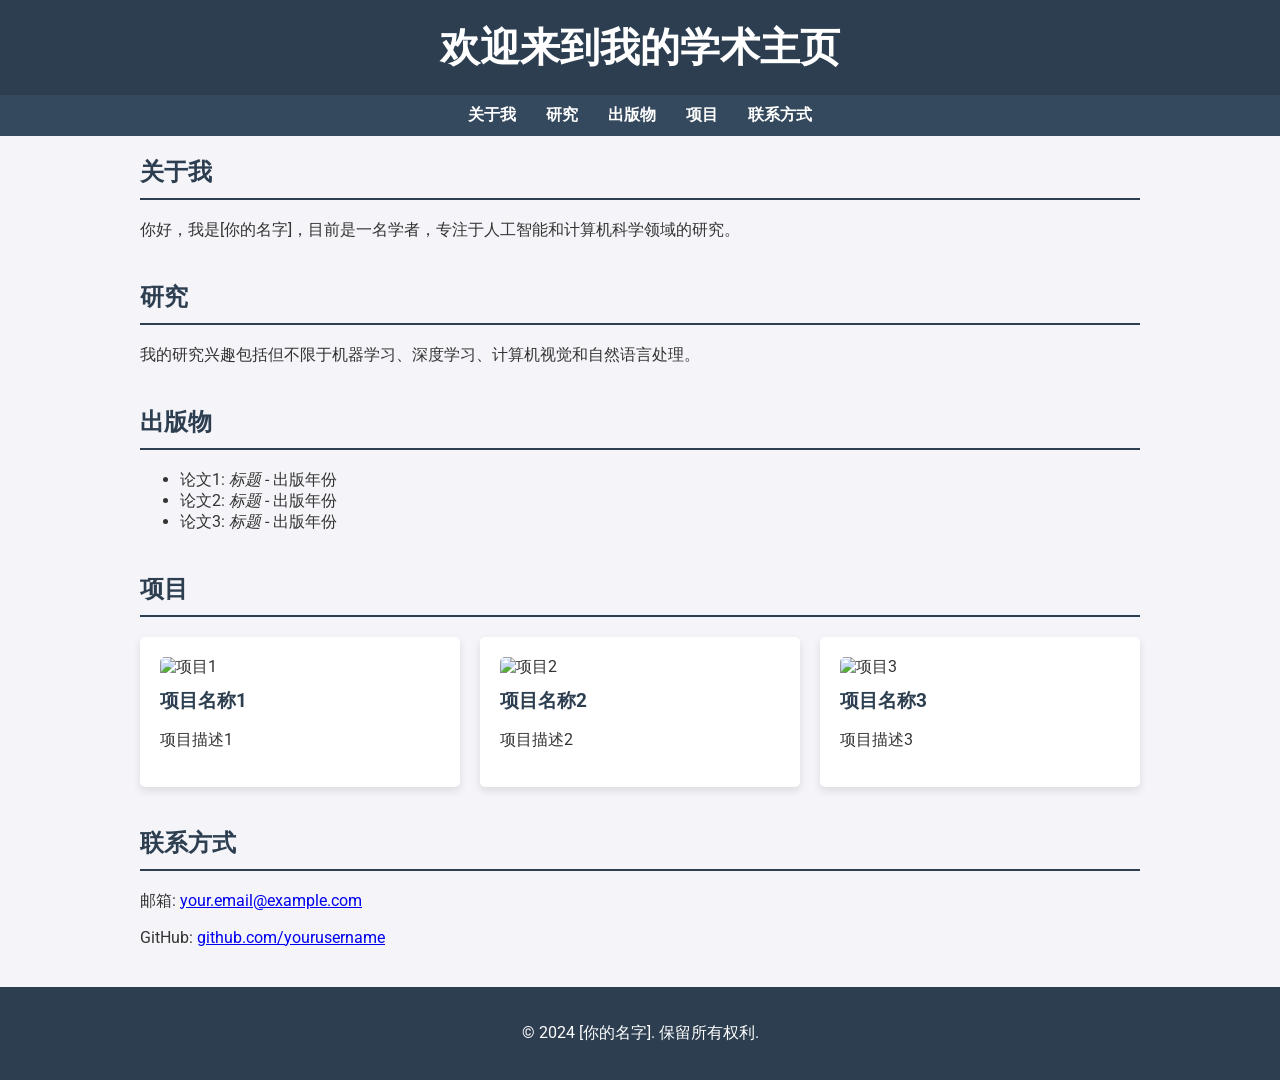
==== index.html @ b96687a3 "Add files via upload" ====
<!DOCTYPE html>
<html lang="zh-CN">
<head>
    <meta charset="UTF-8">
    <meta name="viewport" content="width=device-width, initial-scale=1.0">
    <title>学术主页</title>
    <link href="https://fonts.googleapis.com/css2?family=Roboto:wght@300;400;700&display=swap" rel="stylesheet">
    <style>
        body {
            font-family: 'Roboto', sans-serif;
            margin: 0;
            padding: 0;
            background-color: #f4f4f9;
            color: #333;
        }
        .header {
            background-color: #2c3e50;
            color: white;
            padding: 20px 0;
            text-align: center;
        }
        .header h1 {
            margin: 0;
            font-size: 2.5em;
        }
        .nav {
            display: flex;
            justify-content: center;
            background-color: #34495e;
            padding: 10px;
        }
        .nav a {
            color: white;
            text-decoration: none;
            padding: 0 15px;
            font-weight: 700;
        }
        .nav a:hover {
            text-decoration: underline;
        }
        .container {
            max-width: 1000px;
            margin: 20px auto;
            padding: 0 20px;
        }
        .section {
            margin-bottom: 40px;
        }
        .section h2 {
            border-bottom: 2px solid #2c3e50;
            padding-bottom: 10px;
            color: #2c3e50;
        }
        .footer {
            background-color: #2c3e50;
            color: white;
            text-align: center;
            padding: 20px 0;
            position: relative;
            bottom: 0;
            width: 100%;
        }
        .grid {
            display: grid;
            grid-template-columns: repeat(auto-fill, minmax(300px, 1fr));
            gap: 20px;
        }
        .card {
            background: white;
            border-radius: 5px;
            box-shadow: 0 4px 8px rgba(0, 0, 0, 0.1);
            padding: 20px;
        }
        .card img {
            max-width: 100%;
            border-radius: 5px 5px 0 0;
        }
        .card h3 {
            margin: 10px 0;
            color: #2c3e50;
        }
    </style>
</head>
<body>
    <div class="header">
        <h1>欢迎来到我的学术主页</h1>
    </div>
    <div class="nav">
        <a href="#about">关于我</a>
        <a href="#research">研究</a>
        <a href="#publications">出版物</a>
        <a href="#projects">项目</a>
        <a href="#contact">联系方式</a>
    </div>
    <div class="container">
        <div id="about" class="section">
            <h2>关于我</h2>
            <p>你好，我是[你的名字]，目前是一名学者，专注于人工智能和计算机科学领域的研究。</p>
        </div>
        <div id="research" class="section">
            <h2>研究</h2>
            <p>我的研究兴趣包括但不限于机器学习、深度学习、计算机视觉和自然语言处理。</p>
        </div>
        <div id="publications" class="section">
            <h2>出版物</h2>
            <ul>
                <li>论文1: <i>标题</i> - 出版年份</li>
                <li>论文2: <i>标题</i> - 出版年份</li>
                <li>论文3: <i>标题</i> - 出版年份</li>
            </ul>
        </div>
        <div id="projects" class="section">
            <h2>项目</h2>
            <div class="grid">
                <div class="card">
                    <img src="project1.jpg" alt="项目1">
                    <h3>项目名称1</h3>
                    <p>项目描述1</p>
                </div>
                <div class="card">
                    <img src="project2.jpg" alt="项目2">
                    <h3>项目名称2</h3>
                    <p>项目描述2</p>
                </div>
                <div class="card">
                    <img src="project3.jpg" alt="项目3">
                    <h3>项目名称3</h3>
                    <p>项目描述3</p>
                </div>
            </div>
        </div>
        <div id="contact" class="section">
            <h2>联系方式</h2>
            <p>邮箱: <a href="mailto:your.email@example.com">your.email@example.com</a></p>
            <p>GitHub: <a href="https://github.com/yourusername" target="_blank">github.com/yourusername</a></p>
        </div>
    </div>
    <div class="footer">
        <p>&copy; 2024 [你的名字]. 保留所有权利.</p>
    </div>
</body>
</html>
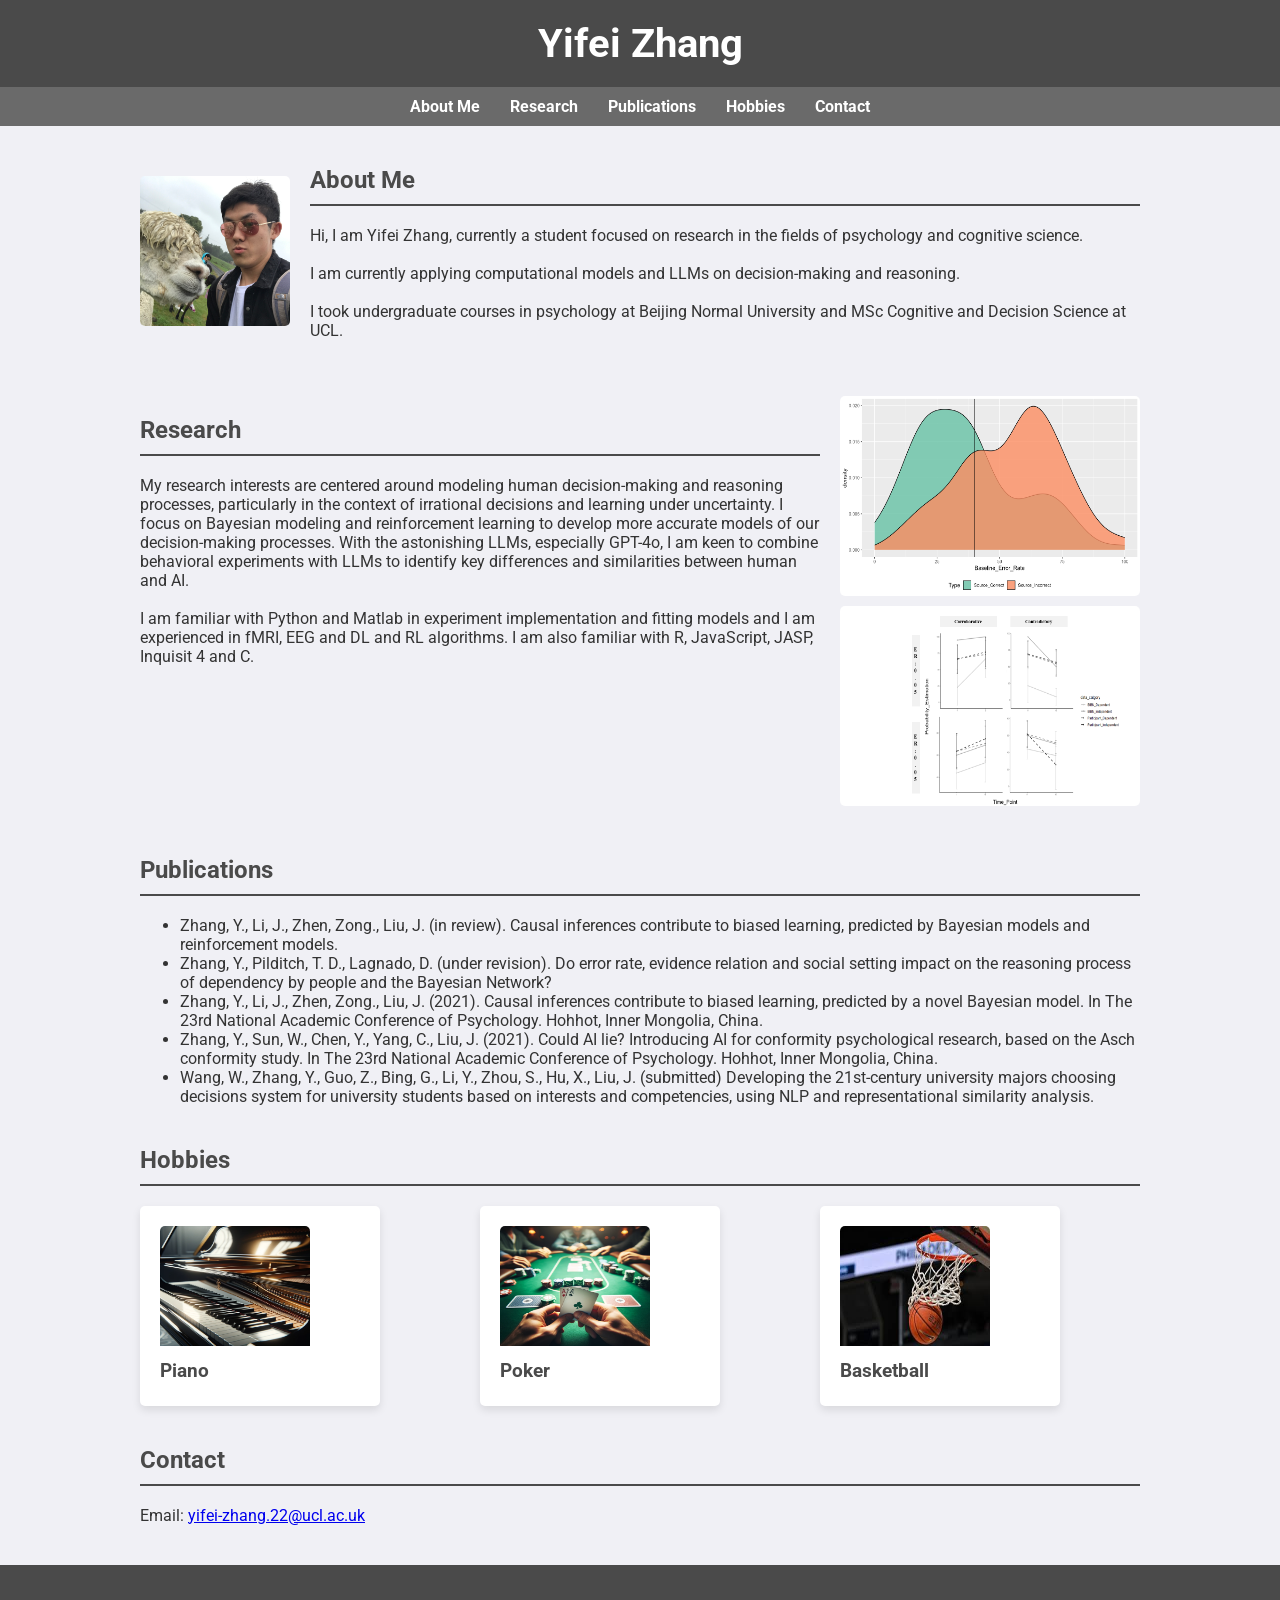
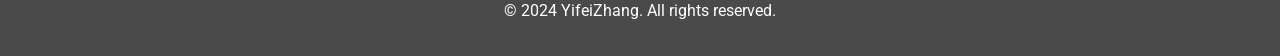
==== commit 3410166a: "Add files via upload" ====
--- a/index.html
+++ b/index.html
@@ -1,20 +1,20 @@
 <!DOCTYPE html>
-<html lang="zh-CN">
+<html lang="en">
 <head>
     <meta charset="UTF-8">
     <meta name="viewport" content="width=device-width, initial-scale=1.0">
-    <title>学术主页</title>
+    <title>Academic Homepage</title>
     <link href="https://fonts.googleapis.com/css2?family=Roboto:wght@300;400;700&display=swap" rel="stylesheet">
     <style>
         body {
             font-family: 'Roboto', sans-serif;
             margin: 0;
             padding: 0;
-            background-color: #f4f4f9;
+            background-color: #f0f0f5;
             color: #333;
         }
         .header {
-            background-color: #2c3e50;
+            background-color: #4a4a4a;
             color: white;
             padding: 20px 0;
             text-align: center;
@@ -26,7 +26,7 @@
         .nav {
             display: flex;
             justify-content: center;
-            background-color: #34495e;
+            background-color: #6a6a6a;
             padding: 10px;
         }
         .nav a {
@@ -47,18 +47,43 @@
             margin-bottom: 40px;
         }
         .section h2 {
-            border-bottom: 2px solid #2c3e50;
+            border-bottom: 2px solid #4a4a4a;
             padding-bottom: 10px;
-            color: #2c3e50;
+            color: #4a4a4a;
         }
         .footer {
-            background-color: #2c3e50;
+            background-color: #4a4a4a;
             color: white;
             text-align: center;
             padding: 20px 0;
             position: relative;
             bottom: 0;
             width: 100%;
+        }
+        .about-container {
+            display: flex;
+            align-items: center;
+        }
+        .about-container img {
+            max-width: 150px;
+            margin-right: 20px;
+            border-radius: 5px;
+        }
+        .research-container {
+            display: flex;
+        }
+        .research-container .text {
+            flex: 1;
+            margin-right: 20px;
+        }
+        .research-images {
+            display: flex;
+            flex-direction: column;
+        }
+        .research-images img {
+            max-width: 100%;
+            margin-bottom: 10px;
+            border-radius: 5px;
         }
         .grid {
             display: grid;
@@ -77,66 +102,73 @@
         }
         .card h3 {
             margin: 10px 0;
-            color: #2c3e50;
+            color: #4a4a4a;
         }
     </style>
 </head>
 <body>
     <div class="header">
-        <h1>欢迎来到我的学术主页</h1>
+        <h1>Yifei Zhang</h1>
     </div>
     <div class="nav">
-        <a href="#about">关于我</a>
-        <a href="#research">研究</a>
-        <a href="#publications">出版物</a>
-        <a href="#projects">项目</a>
-        <a href="#contact">联系方式</a>
+        <a href="#about">About Me</a>
+        <a href="#research">Research</a>
+        <a href="#publications">Publications</a>
+        <a href="#Hobbies">Hobbies</a>
+        <a href="#contact">Contact</a>
     </div>
     <div class="container">
-        <div id="about" class="section">
-            <h2>关于我</h2>
-            <p>你好，我是[你的名字]，目前是一名学者，专注于人工智能和计算机科学领域的研究。</p>
+        <div id="about" class="section about-container">
+            <img src="selfie.jpg" alt="My Photo">
+            <div>
+                <h2>About Me</h2>
+                <p>Hi, I am Yifei Zhang, currently a student focused on research in the fields of psychology and cognitive science. <br><br>I am currently applying computational models and LLMs on decision-making and reasoning.<br><br>I took undergraduate courses in psychology at Beijing Normal University and MSc Cognitive and Decision Science at UCL. </p>
+            </div>
         </div>
-        <div id="research" class="section">
-            <h2>研究</h2>
-            <p>我的研究兴趣包括但不限于机器学习、深度学习、计算机视觉和自然语言处理。</p>
+        <div id="research" class="section research-container">
+            <div class="text">
+                <h2>Research</h2>
+                <p>My research interests are centered around modeling human decision-making and reasoning processes, particularly in the context of irrational decisions and learning under uncertainty. I focus on Bayesian modeling and reinforcement learning to develop more accurate models of our decision-making processes. With the astonishing LLMs, especially GPT-4o, I am keen to combine behavioral experiments with LLMs to identify key differences and similarities between human and AI.<br><br> I am familiar with Python and Matlab in experiment implementation and fitting models and I am experienced in fMRI, EEG and DL and RL algorithms. I am also familiar with R, JavaScript, JASP, Inquisit 4 and C.</p>				
+            </div>
+            <div class="research-images">
+                <img src="research_image1.png" style="width: 300px; height: 200px;" alt="Distribution Fitting in Previous Research">
+                <img src="research_image2.png" style="width: 300px; height: 200px;" alt="Model Fitting in Previous Research">
+            </div>
         </div>
         <div id="publications" class="section">
-            <h2>出版物</h2>
+            <h2>Publications</h2>
             <ul>
-                <li>论文1: <i>标题</i> - 出版年份</li>
-                <li>论文2: <i>标题</i> - 出版年份</li>
-                <li>论文3: <i>标题</i> - 出版年份</li>
+                <li>Zhang, Y., Li, J., Zhen, Zong., Liu, J. (in review). Causal inferences contribute to biased learning, predicted by Bayesian models and reinforcement models.</li>
+                <li>Zhang, Y., Pilditch, T. D., Lagnado, D. (under revision). Do error rate, evidence relation and social setting impact on the reasoning process of dependency by people and the Bayesian Network?</li>
+                <li>Zhang, Y., Li, J., Zhen, Zong., Liu, J. (2021). Causal inferences contribute to biased learning, predicted by a novel Bayesian model. In The 23rd National Academic Conference of Psychology. Hohhot, Inner Mongolia, China.</li>
+				<li>Zhang, Y., Sun, W., Chen, Y., Yang, C., Liu, J. (2021). Could AI lie? Introducing AI for conformity psychological research, based on the Asch conformity study. In The 23rd National Academic Conference of Psychology. Hohhot, Inner Mongolia, China.</li>
+				<li>Wang, W., Zhang, Y., Guo, Z., Bing, G., Li, Y., Zhou, S., Hu, X., Liu, J. (submitted) Developing the 21st-century university majors choosing decisions system for university students based on interests and competencies, using NLP and representational similarity analysis.</li>
             </ul>
         </div>
-        <div id="projects" class="section">
-            <h2>项目</h2>
+        <div id="Hobbies" class="section">
+            <h2>Hobbies</h2>
             <div class="grid">
-                <div class="card">
-                    <img src="project1.jpg" alt="项目1">
-                    <h3>项目名称1</h3>
-                    <p>项目描述1</p>
+                <div class="card" style="width: 200px; height: 160px;">
+                    <img src="piano.webp" style="width: 150px; height: 120px;" alt="Interest 1">
+                    <h3>Piano</h3>
                 </div>
-                <div class="card">
-                    <img src="project2.jpg" alt="项目2">
-                    <h3>项目名称2</h3>
-                    <p>项目描述2</p>
+                <div class="card" style="width: 200px; height: 160px;">
+                    <img src="poker.webp" style="width: 150px; height: 120px;" alt="Interest 2">
+                    <h3>Poker</h3>
                 </div>
-                <div class="card">
-                    <img src="project3.jpg" alt="项目3">
-                    <h3>项目名称3</h3>
-                    <p>项目描述3</p>
+                <div class="card" style="width: 200px; height: 160px;">
+                    <img src="basketball.jfif" style="width: 150px; height: 120px;" alt="Interest 3">
+                    <h3>Basketball</h3>
                 </div>
             </div>
         </div>
         <div id="contact" class="section">
-            <h2>联系方式</h2>
-            <p>邮箱: <a href="mailto:your.email@example.com">your.email@example.com</a></p>
-            <p>GitHub: <a href="https://github.com/yourusername" target="_blank">github.com/yourusername</a></p>
+            <h2>Contact</h2>
+            <p>Email: <a href="mailto:yifei-zhang.22@ucl.ac.uk">yifei-zhang.22@ucl.ac.uk</a></p>
         </div>
     </div>
     <div class="footer">
-        <p>&copy; 2024 [你的名字]. 保留所有权利.</p>
+        <p>&copy; 2024 YifeiZhang. All rights reserved.</p>
     </div>
 </body>
-</html>+</html>
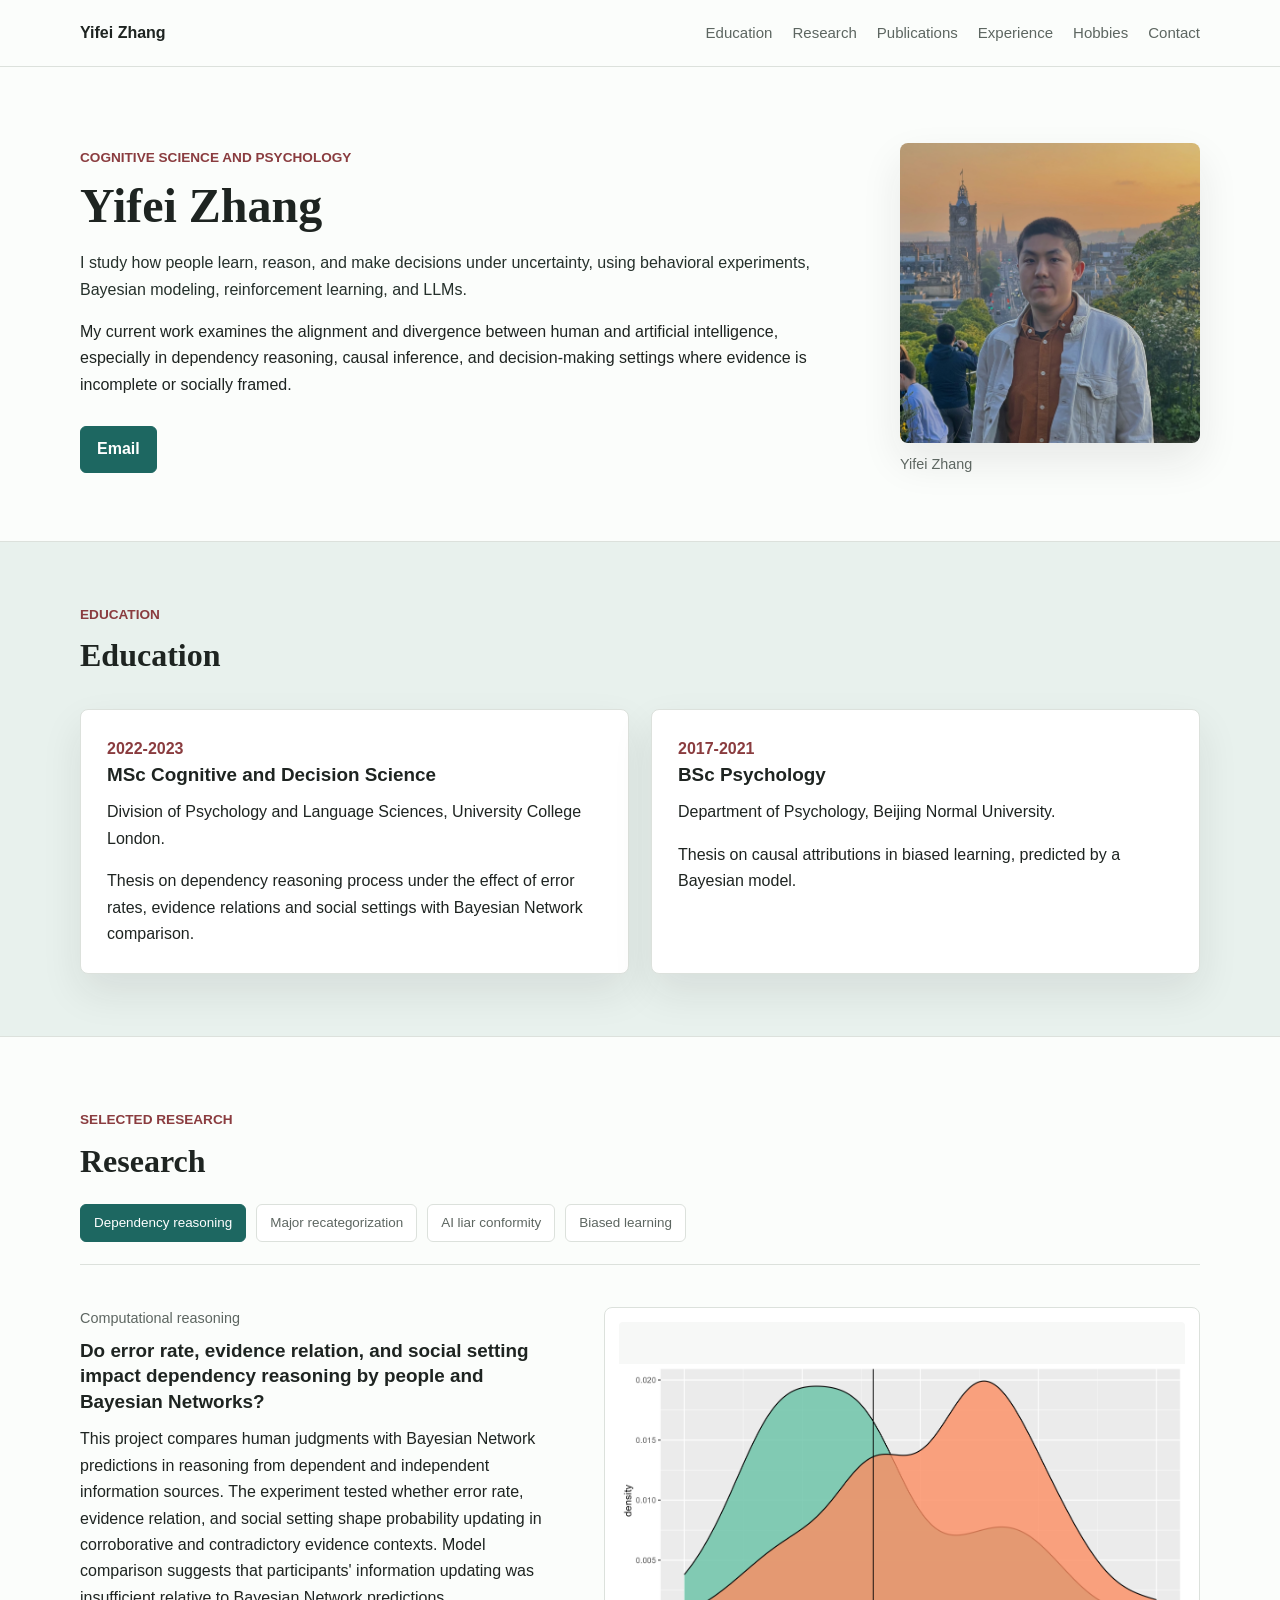
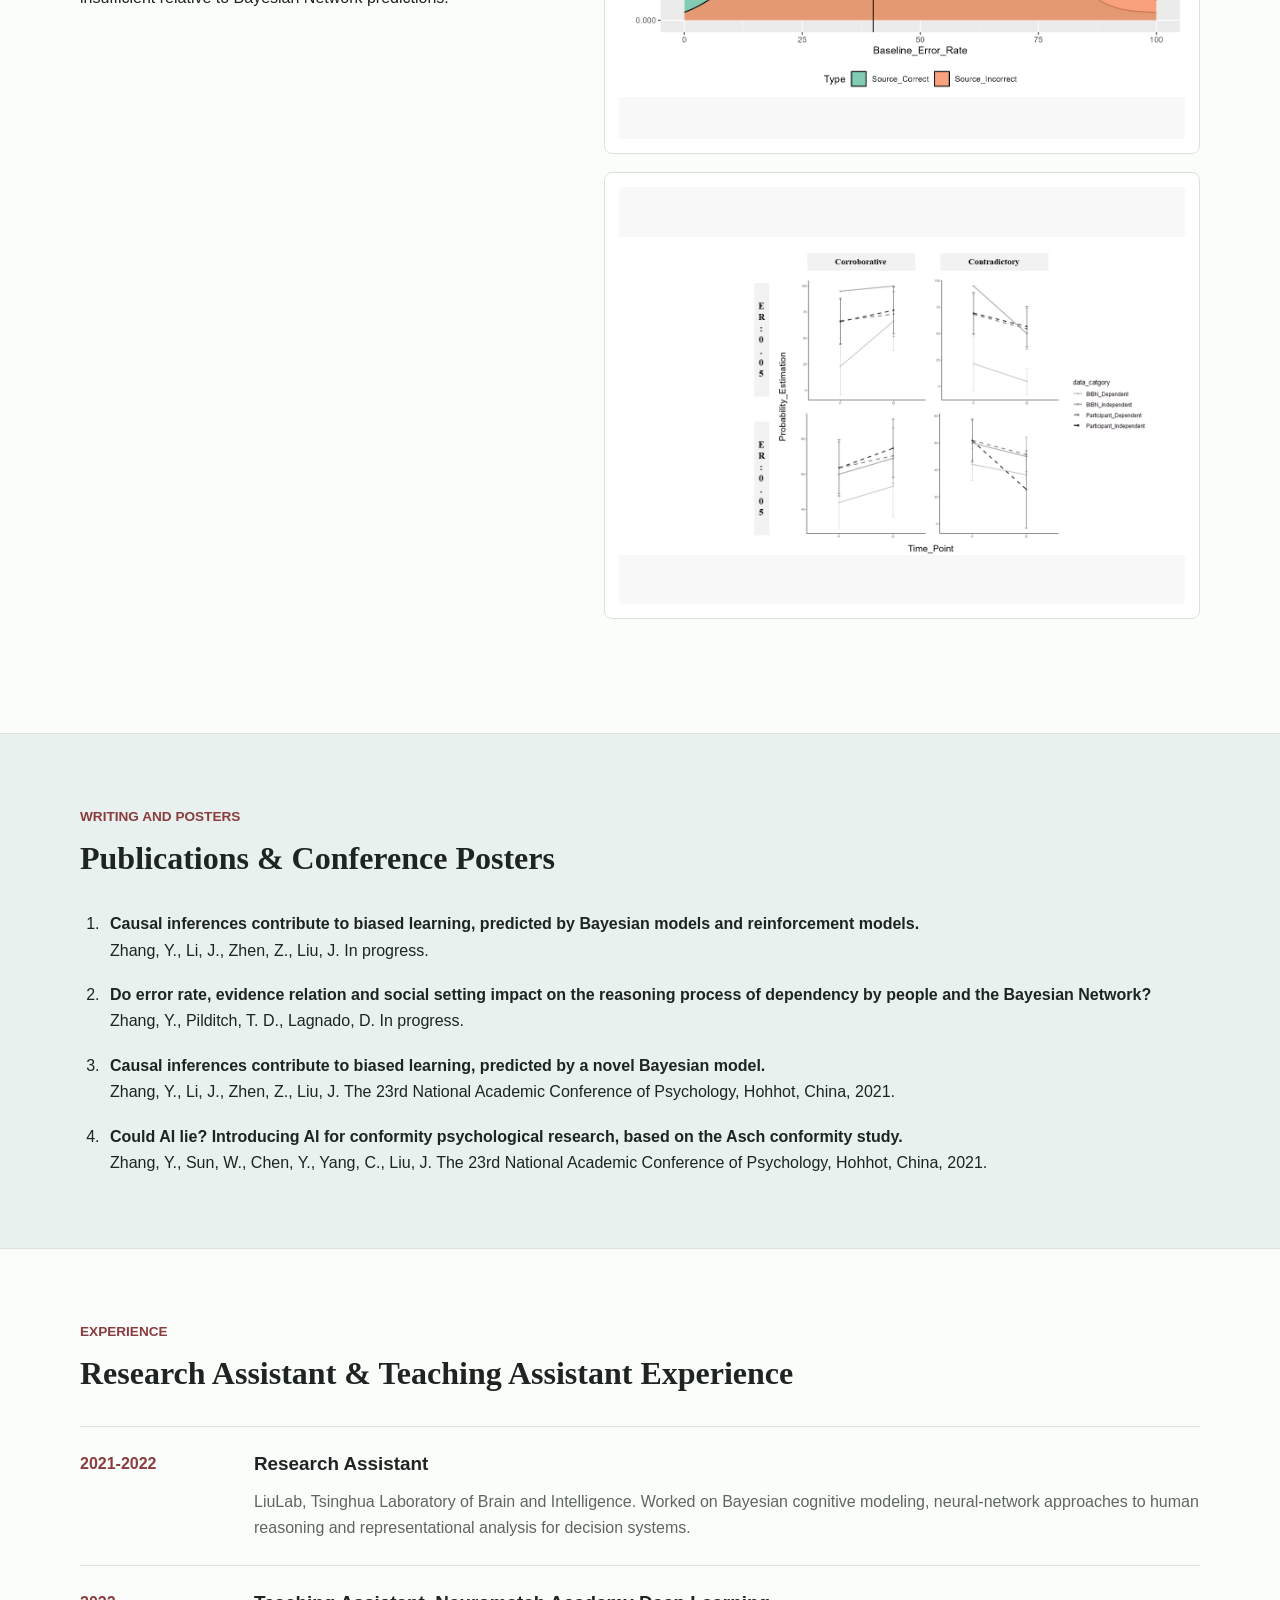
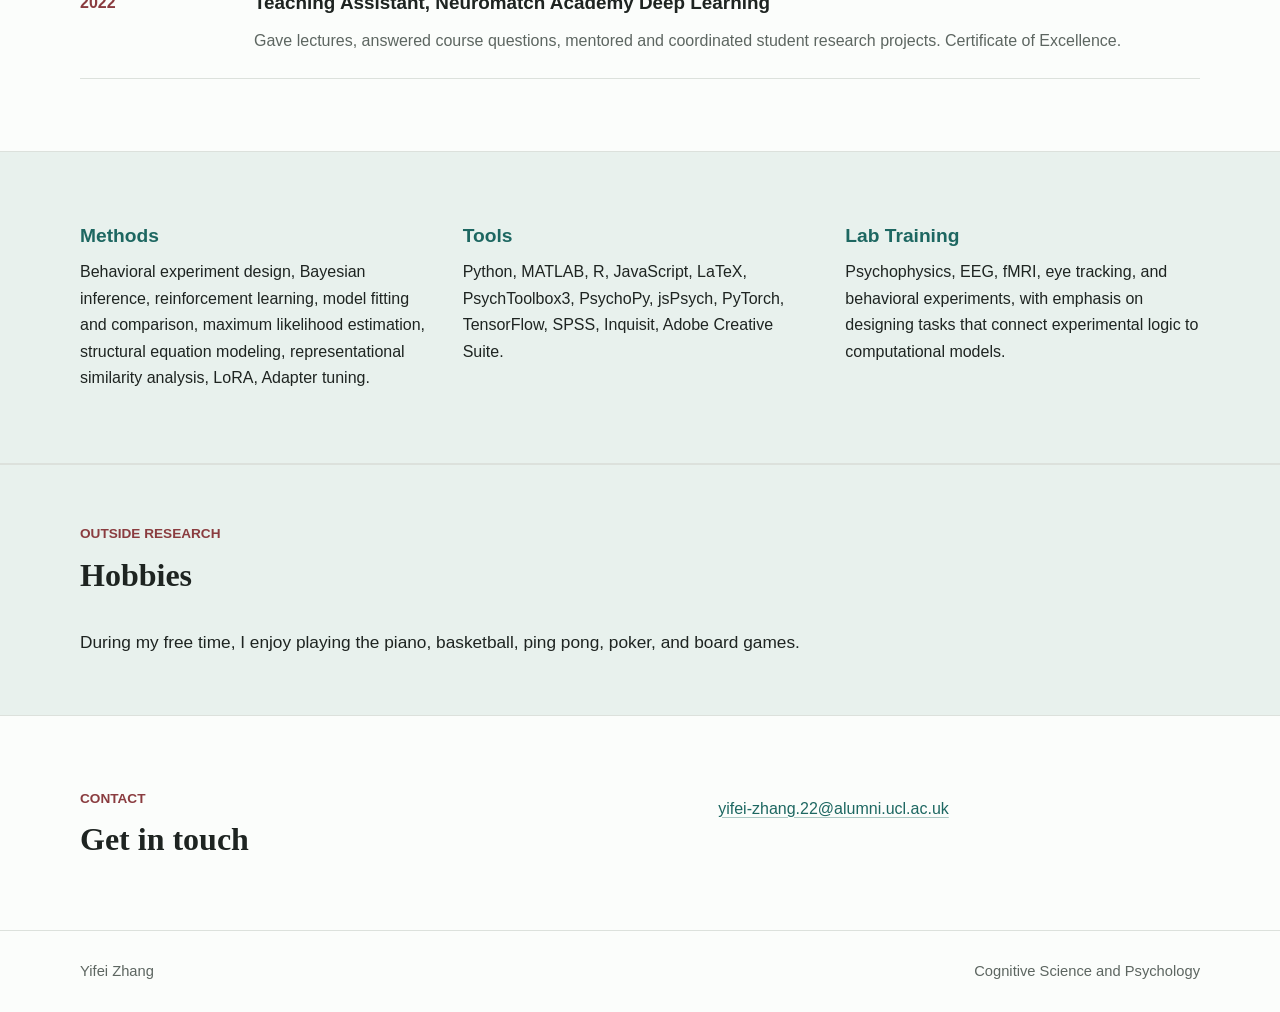
==== commit 26776e46: "Add files via upload" ====
--- a/index.html
+++ b/index.html
@@ -1,174 +1,343 @@
-<!DOCTYPE html>
-<html lang="en">
-<head>
-    <meta charset="UTF-8">
-    <meta name="viewport" content="width=device-width, initial-scale=1.0">
-    <title>Academic Homepage</title>
-    <link href="https://fonts.googleapis.com/css2?family=Roboto:wght@300;400;700&display=swap" rel="stylesheet">
-    <style>
-        body {
-            font-family: 'Roboto', sans-serif;
-            margin: 0;
-            padding: 0;
-            background-color: #f0f0f5;
-            color: #333;
-        }
-        .header {
-            background-color: #4a4a4a;
-            color: white;
-            padding: 20px 0;
-            text-align: center;
-        }
-        .header h1 {
-            margin: 0;
-            font-size: 2.5em;
-        }
-        .nav {
-            display: flex;
-            justify-content: center;
-            background-color: #6a6a6a;
-            padding: 10px;
-        }
-        .nav a {
-            color: white;
-            text-decoration: none;
-            padding: 0 15px;
-            font-weight: 700;
-        }
-        .nav a:hover {
-            text-decoration: underline;
-        }
-        .container {
-            max-width: 1000px;
-            margin: 20px auto;
-            padding: 0 20px;
-        }
-        .section {
-            margin-bottom: 40px;
-        }
-        .section h2 {
-            border-bottom: 2px solid #4a4a4a;
-            padding-bottom: 10px;
-            color: #4a4a4a;
-        }
-        .footer {
-            background-color: #4a4a4a;
-            color: white;
-            text-align: center;
-            padding: 20px 0;
-            position: relative;
-            bottom: 0;
-            width: 100%;
-        }
-        .about-container {
-            display: flex;
-            align-items: center;
-        }
-        .about-container img {
-            max-width: 150px;
-            margin-right: 20px;
-            border-radius: 5px;
-        }
-        .research-container {
-            display: flex;
-        }
-        .research-container .text {
-            flex: 1;
-            margin-right: 20px;
-        }
-        .research-images {
-            display: flex;
-            flex-direction: column;
-        }
-        .research-images img {
-            max-width: 100%;
-            margin-bottom: 10px;
-            border-radius: 5px;
-        }
-        .grid {
-            display: grid;
-            grid-template-columns: repeat(auto-fill, minmax(300px, 1fr));
-            gap: 20px;
-        }
-        .card {
-            background: white;
-            border-radius: 5px;
-            box-shadow: 0 4px 8px rgba(0, 0, 0, 0.1);
-            padding: 20px;
-        }
-        .card img {
-            max-width: 100%;
-            border-radius: 5px 5px 0 0;
-        }
-        .card h3 {
-            margin: 10px 0;
-            color: #4a4a4a;
-        }
-    </style>
-</head>
-<body>
-    <div class="header">
-        <h1>Yifei Zhang</h1>
-    </div>
-    <div class="nav">
-        <a href="#about">About Me</a>
-        <a href="#research">Research</a>
-        <a href="#publications">Publications</a>
-        <a href="#Hobbies">Hobbies</a>
-        <a href="#contact">Contact</a>
-    </div>
-    <div class="container">
-        <div id="about" class="section about-container">
-            <img src="selfie.jpg" alt="My Photo">
-            <div>
-                <h2>About Me</h2>
-                <p>Hi, I am Yifei Zhang, currently a student focused on research in the fields of psychology and cognitive science. <br><br>I am currently applying computational models and LLMs on decision-making and reasoning.<br><br>I took undergraduate courses in psychology at Beijing Normal University and MSc Cognitive and Decision Science at UCL. </p>
-            </div>
-        </div>
-        <div id="research" class="section research-container">
-            <div class="text">
-                <h2>Research</h2>
-                <p>My research interests are centered around modeling human decision-making and reasoning processes, particularly in the context of irrational decisions and learning under uncertainty. I focus on Bayesian modeling and reinforcement learning to develop more accurate models of our decision-making processes. With the astonishing LLMs, especially GPT-4o, I am keen to combine behavioral experiments with LLMs to identify key differences and similarities between human and AI.<br><br> I am familiar with Python and Matlab in experiment implementation and fitting models and I am experienced in fMRI, EEG and DL and RL algorithms. I am also familiar with R, JavaScript, JASP, Inquisit 4 and C.</p>				
-            </div>
-            <div class="research-images">
-                <img src="research_image1.png" style="width: 300px; height: 200px;" alt="Distribution Fitting in Previous Research">
-                <img src="research_image2.png" style="width: 300px; height: 200px;" alt="Model Fitting in Previous Research">
-            </div>
-        </div>
-        <div id="publications" class="section">
-            <h2>Publications</h2>
-            <ul>
-                <li>Zhang, Y., Li, J., Zhen, Zong., Liu, J. (in review). Causal inferences contribute to biased learning, predicted by Bayesian models and reinforcement models.</li>
-                <li>Zhang, Y., Pilditch, T. D., Lagnado, D. (under revision). Do error rate, evidence relation and social setting impact on the reasoning process of dependency by people and the Bayesian Network?</li>
-                <li>Zhang, Y., Li, J., Zhen, Zong., Liu, J. (2021). Causal inferences contribute to biased learning, predicted by a novel Bayesian model. In The 23rd National Academic Conference of Psychology. Hohhot, Inner Mongolia, China.</li>
-				<li>Zhang, Y., Sun, W., Chen, Y., Yang, C., Liu, J. (2021). Could AI lie? Introducing AI for conformity psychological research, based on the Asch conformity study. In The 23rd National Academic Conference of Psychology. Hohhot, Inner Mongolia, China.</li>
-				<li>Wang, W., Zhang, Y., Guo, Z., Bing, G., Li, Y., Zhou, S., Hu, X., Liu, J. (submitted) Developing the 21st-century university majors choosing decisions system for university students based on interests and competencies, using NLP and representational similarity analysis.</li>
-            </ul>
-        </div>
-        <div id="Hobbies" class="section">
-            <h2>Hobbies</h2>
-            <div class="grid">
-                <div class="card" style="width: 200px; height: 160px;">
-                    <img src="piano.webp" style="width: 150px; height: 120px;" alt="Interest 1">
-                    <h3>Piano</h3>
-                </div>
-                <div class="card" style="width: 200px; height: 160px;">
-                    <img src="poker.webp" style="width: 150px; height: 120px;" alt="Interest 2">
-                    <h3>Poker</h3>
-                </div>
-                <div class="card" style="width: 200px; height: 160px;">
-                    <img src="basketball.jfif" style="width: 150px; height: 120px;" alt="Interest 3">
-                    <h3>Basketball</h3>
-                </div>
-            </div>
-        </div>
-        <div id="contact" class="section">
-            <h2>Contact</h2>
-            <p>Email: <a href="mailto:yifei-zhang.22@ucl.ac.uk">yifei-zhang.22@ucl.ac.uk</a></p>
-        </div>
-    </div>
-    <div class="footer">
-        <p>&copy; 2024 YifeiZhang. All rights reserved.</p>
-    </div>
-</body>
-</html>
+<!doctype html>
+<html lang="en">
+  <head>
+    <meta charset="utf-8">
+    <meta name="viewport" content="width=device-width, initial-scale=1">
+    <title>Yifei Zhang | Cognitive Science and Psychology</title>
+    <meta
+      name="description"
+      content="Academic homepage of Yifei Zhang, focused on computational models of human learning, reasoning, and decision-making."
+    >
+    <link rel="stylesheet" href="styles.css">
+  </head>
+  <body>
+    <header class="site-header">
+      <div class="wrap header-inner">
+        <a class="site-name" href="#top">Yifei Zhang</a>
+        <nav class="nav" aria-label="Primary navigation">
+          <a href="#education">Education</a>
+          <a href="#research">Research</a>
+          <a href="#publications">Publications</a>
+          <a href="#experience">Experience</a>
+          <a href="#hobbies">Hobbies</a>
+          <a href="#contact">Contact</a>
+        </nav>
+      </div>
+    </header>
+
+    <main id="top">
+      <section class="profile wrap" aria-labelledby="profile-title">
+        <div class="profile-copy">
+          <p class="eyebrow">Cognitive Science and Psychology</p>
+          <h1 id="profile-title">Yifei Zhang</h1>
+          <p class="lead">
+            I study how people learn, reason, and make decisions under uncertainty, using
+            behavioral experiments, Bayesian modeling, reinforcement learning, and
+            LLMs.
+          </p>
+          <p>
+            My current work examines the alignment and divergence between human and
+            artificial intelligence, especially in dependency reasoning, causal inference,
+            and decision-making settings where evidence is incomplete or socially framed.
+          </p>
+          <div class="actions" aria-label="Profile links">
+            <a class="button primary" href="mailto:yifei-zhang.22@alumni.ucl.ac.uk">Email</a>
+          </div>
+        </div>
+        <figure class="portrait">
+          <img src="assets/selfie5.jpg" alt="Portrait of Yifei Zhang">
+          <figcaption>Yifei Zhang</figcaption>
+        </figure>
+      </section>
+
+      <section id="education" class="section-band">
+        <div class="wrap section education-section" aria-labelledby="education-title">
+          <div class="section-heading">
+            <p class="eyebrow">Education</p>
+            <h2 id="education-title">Education</h2>
+          </div>
+          <div class="education-grid">
+            <article class="education-card">
+              <span class="date">2022-2023</span>
+              <h3>MSc Cognitive and Decision Science</h3>
+              <p>Division of Psychology and Language Sciences, University College London.</p>
+              <p>
+                Thesis on dependency reasoning process under the effect of error rates,
+                evidence relations and social settings with Bayesian Network comparison.
+              </p>
+            </article>
+            <article class="education-card">
+              <span class="date">2017-2021</span>
+              <h3>BSc Psychology</h3>
+              <p>Department of Psychology, Beijing Normal University.</p>
+              <p>
+                Thesis on causal attributions in biased learning, predicted by a Bayesian
+                model.
+              </p>
+            </article>
+          </div>
+        </div>
+      </section>
+
+      <section id="research" class="wrap section" aria-labelledby="research-title">
+        <div class="section-heading">
+          <p class="eyebrow">Selected Research</p>
+          <h2 id="research-title">Research</h2>
+        </div>
+        <div class="research-tabs" role="tablist" aria-label="Selected research projects">
+          <button class="research-tab is-active" type="button" data-research-target="dependency">
+            Dependency reasoning
+          </button>
+          <button class="research-tab" type="button" data-research-target="majors">
+            Major recategorization
+          </button>
+          <button class="research-tab" type="button" data-research-target="conformity">
+            AI liar conformity
+          </button>
+          <button class="research-tab" type="button" data-research-target="biased-learning">
+            Biased learning
+          </button>
+        </div>
+
+        <article class="research-item research-panel is-active" data-research-panel="dependency">
+          <div class="research-copy">
+            <p class="meta">Computational reasoning</p>
+            <h3>
+              Do error rate, evidence relation, and social setting impact dependency
+              reasoning by people and Bayesian Networks?
+            </h3>
+            <p>
+              This project compares human judgments with Bayesian Network predictions in
+              reasoning from dependent and independent information sources. The experiment
+              tested whether error rate, evidence relation, and social setting shape
+              probability updating in corroborative and contradictory evidence contexts.
+              Model comparison suggests that participants' information updating was
+              insufficient relative to Bayesian Network predictions.
+            </p>
+          </div>
+          <div class="research-media two-up">
+            <figure>
+              <img
+                src="assets/research_image1.png"
+                alt="Density plot comparing baseline error rate for correct and incorrect sources"
+              >
+            </figure>
+            <figure>
+              <img
+                src="assets/research_image2.png"
+                alt="Line charts of probability estimation by evidence relation and error rate"
+              >
+            </figure>
+          </div>
+        </article>
+
+        <article class="research-item research-panel" data-research-panel="majors">
+          <div class="research-copy">
+            <p class="meta">Representational analysis</p>
+            <h3>
+              Representational similarity analysis for recategorizing university majors in a
+              high-tech 21st-century context
+            </h3>
+            <p>
+              This work adapts representational similarity analysis to behavioral and
+              text-derived data. The project builds an NLP pipeline over a
+              300-million-word original corpus to quantify 21st-century competencies and
+              produce a more interpretable structure for university majors.
+            </p>
+          </div>
+          <div class="research-media">
+            <figure>
+              <img
+                src="assets/research_image3.png"
+                alt="Representational similarity matrix for university majors"
+              >
+            </figure>
+          </div>
+        </article>
+
+        <article class="research-item research-panel" data-research-panel="conformity">
+          <div class="research-copy">
+            <p class="meta">Social cognition and AI</p>
+            <h3>
+              The conformity of a Chinese new generation born in the AI era under the
+              setting of an artificial intelligence "liar"
+            </h3>
+            <p>
+              This project adapts the Asch conformity paradigm to test whether individuals
+              conform to judgments made by an AI agent. The study asks how trust,
+              disagreement, and social pressure shift when the confederate is artificial
+              rather than human.
+            </p>
+          </div>
+          <div class="research-media">
+            <figure>
+              <img
+                src="assets/research_image4.png"
+                alt="Line chart showing conformity-related measurements across sixteen conditions"
+              >
+            </figure>
+          </div>
+        </article>
+
+        <article class="research-item research-panel" data-research-panel="biased-learning">
+          <div class="research-copy">
+            <p class="meta">Causal learning</p>
+            <h3>
+              Causal inferences contribute to biased learning, predicted by a novel Bayesian
+              model
+            </h3>
+            <p>
+              This project investigates people's causal inference process during biased
+              learning with Bayesian models and reinforcement learning models. The work
+              applies Bayesian modeling to describe and predict biased learning in
+              sequential decision settings.
+            </p>
+          </div>
+          <div class="research-media">
+            <figure>
+              <img
+                src="assets/research_image5.png"
+                alt="Bar chart comparing model or condition measurements for biased learning"
+              >
+            </figure>
+          </div>
+        </article>
+      </section>
+
+      <section id="publications" class="section-band">
+        <div class="wrap section" aria-labelledby="publications-title">
+          <div class="section-heading">
+            <p class="eyebrow">Writing and Posters</p>
+            <h2 id="publications-title">Publications & Conference Posters</h2>
+          </div>
+          <ol class="publication-list">
+            <li>
+              <span class="paper-title">
+                Causal inferences contribute to biased learning, predicted by Bayesian
+                models and reinforcement models.
+              </span>
+              <span>Zhang, Y., Li, J., Zhen, Z., Liu, J. In progress.</span>
+            </li>
+            <li>
+              <span class="paper-title">
+                Do error rate, evidence relation and social setting impact on the reasoning
+                process of dependency by people and the Bayesian Network?
+              </span>
+              <span>Zhang, Y., Pilditch, T. D., Lagnado, D. In progress.</span>
+            </li>
+            <li>
+              <span class="paper-title">
+                Causal inferences contribute to biased learning, predicted by a novel
+                Bayesian model.
+              </span>
+              <span>
+                Zhang, Y., Li, J., Zhen, Z., Liu, J. The 23rd National Academic Conference
+                of Psychology, Hohhot, China, 2021.
+              </span>
+            </li>
+            <li>
+              <span class="paper-title">
+                Could AI lie? Introducing AI for conformity psychological research, based on
+                the Asch conformity study.
+              </span>
+              <span>
+                Zhang, Y., Sun, W., Chen, Y., Yang, C., Liu, J. The 23rd National Academic
+                Conference of Psychology, Hohhot, China, 2021.
+              </span>
+            </li>
+          </ol>
+        </div>
+      </section>
+
+      <section id="experience" class="wrap section" aria-labelledby="experience-title">
+        <div class="section-heading">
+          <p class="eyebrow">Experience</p>
+          <h2 id="experience-title">Research Assistant & Teaching Assistant Experience</h2>
+        </div>
+        <div class="timeline">
+          <article class="timeline-entry">
+            <span class="date">2021-2022</span>
+            <div>
+              <h3>Research Assistant</h3>
+              <p>
+                LiuLab, Tsinghua Laboratory of Brain and Intelligence. Worked on Bayesian
+                cognitive modeling, neural-network approaches to human reasoning and
+                representational analysis for decision systems.
+              </p>
+            </div>
+          </article>
+          <article class="timeline-entry">
+            <span class="date">2022</span>
+            <div>
+              <h3>Teaching Assistant, Neuromatch Academy Deep Learning</h3>
+              <p>
+                Gave lectures, answered course questions, mentored and coordinated student
+                research projects. Certificate of Excellence.
+              </p>
+            </div>
+          </article>
+        </div>
+      </section>
+
+      <section class="section-band">
+        <div class="wrap section methods-grid" aria-label="Technical skills">
+          <div>
+            <h2>Methods</h2>
+            <p>
+              Behavioral experiment design, Bayesian inference, reinforcement learning,
+              model fitting and comparison, maximum likelihood estimation, structural
+              equation modeling, representational similarity analysis, LoRA, Adapter
+              tuning.
+            </p>
+          </div>
+          <div>
+            <h2>Tools</h2>
+            <p>
+              Python, MATLAB, R, JavaScript, LaTeX, PsychToolbox3, PsychoPy, jsPsych,
+              PyTorch, TensorFlow, SPSS, Inquisit, Adobe Creative Suite.
+            </p>
+          </div>
+          <div>
+            <h2>Lab Training</h2>
+            <p>
+              Psychophysics, EEG, fMRI, eye tracking, and behavioral experiments, with
+              emphasis on designing tasks that connect experimental logic to computational
+              models.
+            </p>
+          </div>
+        </div>
+      </section>
+
+      <section id="hobbies" class="section-band">
+        <div class="wrap section hobbies" aria-labelledby="hobbies-title">
+          <div class="section-heading">
+            <p class="eyebrow">Outside Research</p>
+            <h2 id="hobbies-title">Hobbies</h2>
+          </div>
+          <p class="hobby-copy">
+            During my free time, I enjoy playing the piano, basketball, ping pong, poker,
+            and board games.
+          </p>
+        </div>
+      </section>
+
+      <section id="contact" class="wrap section contact" aria-labelledby="contact-title">
+        <div>
+          <p class="eyebrow">Contact</p>
+          <h2 id="contact-title">Get in touch</h2>
+        </div>
+        <div class="contact-links">
+          <a href="mailto:yifei-zhang.22@alumni.ucl.ac.uk">yifei-zhang.22@alumni.ucl.ac.uk</a>
+        </div>
+      </section>
+    </main>
+
+    <footer class="footer">
+      <div class="wrap">
+        <span>Yifei Zhang</span>
+        <span>Cognitive Science and Psychology</span>
+      </div>
+    </footer>
+    <script src="script.js"></script>
+  </body>
+</html>
--- a/styles.css
+++ b/styles.css
@@ -0,0 +1,551 @@
+:root {
+  --ink: #1e2421;
+  --muted: #5d6661;
+  --line: #dce1dc;
+  --paper: #fbfdfb;
+  --band: #e8f1ed;
+  --header: rgba(251, 253, 251, 0.95);
+  --lead: #25302b;
+  --teal: #1d6761;
+  --red: #8a3c3f;
+  --olive: #66722d;
+  --white: #ffffff;
+  --shadow: 0 18px 42px rgba(30, 36, 33, 0.09);
+}
+
+* {
+  box-sizing: border-box;
+}
+
+html {
+  scroll-behavior: smooth;
+}
+
+body {
+  margin: 0;
+  background: var(--paper);
+  color: var(--ink);
+  font-family: "Inter", "Segoe UI", Arial, sans-serif;
+  font-size: 16px;
+  line-height: 1.65;
+  letter-spacing: 0;
+  transition: background-color 260ms ease, color 260ms ease;
+}
+
+img {
+  display: block;
+  max-width: 100%;
+}
+
+a {
+  color: var(--teal);
+  text-decoration-color: rgba(29, 103, 97, 0.35);
+  text-underline-offset: 0.18em;
+}
+
+a:hover {
+  color: var(--red);
+}
+
+.wrap {
+  width: min(1120px, calc(100% - 40px));
+  margin: 0 auto;
+}
+
+.site-header {
+  position: sticky;
+  top: 0;
+  z-index: 10;
+  background: var(--header);
+  border-bottom: 1px solid var(--line);
+  backdrop-filter: blur(10px);
+}
+
+.header-inner {
+  display: flex;
+  align-items: center;
+  justify-content: space-between;
+  gap: 24px;
+  min-height: 66px;
+}
+
+.site-name {
+  color: var(--ink);
+  font-weight: 700;
+  text-decoration: none;
+}
+
+.nav {
+  display: flex;
+  flex-wrap: wrap;
+  justify-content: flex-end;
+  gap: 8px 20px;
+  font-size: 0.94rem;
+}
+
+.nav a {
+  color: var(--muted);
+  text-decoration: none;
+}
+
+.nav a:hover {
+  color: var(--ink);
+}
+
+.research-tab {
+  border: 1px solid var(--line);
+  border-radius: 6px;
+  background: var(--white);
+  color: var(--muted);
+  font: inherit;
+  font-size: 0.84rem;
+  line-height: 1;
+  cursor: pointer;
+  transition:
+    border-color 180ms ease,
+    background-color 180ms ease,
+    color 180ms ease,
+    transform 180ms ease;
+}
+
+.research-tab:hover {
+  transform: translateY(-1px);
+  border-color: var(--teal);
+  color: var(--ink);
+}
+
+.research-tab.is-active {
+  border-color: var(--teal);
+  background: var(--teal);
+  color: var(--white);
+}
+
+.profile {
+  display: grid;
+  grid-template-columns: minmax(0, 1fr) 300px;
+  gap: 56px;
+  align-items: center;
+  padding: 76px 0 64px;
+}
+
+.profile-copy {
+  max-width: 760px;
+}
+
+.eyebrow {
+  margin: 0 0 10px;
+  color: var(--red);
+  font-size: 0.85rem;
+  font-weight: 700;
+  text-transform: uppercase;
+}
+
+h1,
+h2,
+h3,
+p {
+  overflow-wrap: normal;
+  word-break: normal;
+}
+
+a {
+  overflow-wrap: anywhere;
+}
+
+h1 {
+  margin: 0 0 18px;
+  font-family: Georgia, "Times New Roman", serif;
+  font-size: 3rem;
+  line-height: 1.1;
+  font-weight: 600;
+}
+
+h2 {
+  margin: 0;
+  font-family: Georgia, "Times New Roman", serif;
+  font-size: 2rem;
+  line-height: 1.2;
+  font-weight: 600;
+}
+
+h3 {
+  margin: 0 0 12px;
+  font-size: 1.18rem;
+  line-height: 1.35;
+}
+
+p {
+  margin: 0 0 16px;
+}
+
+.lead {
+  color: var(--lead);
+  font-size: 1rem;
+  line-height: 1.65;
+}
+
+.actions {
+  display: flex;
+  flex-wrap: wrap;
+  gap: 12px;
+  margin-top: 28px;
+}
+
+.button {
+  display: inline-flex;
+  align-items: center;
+  min-height: 42px;
+  padding: 9px 16px;
+  border: 1px solid var(--line);
+  border-radius: 6px;
+  background: var(--white);
+  color: var(--ink);
+  font-weight: 650;
+  text-decoration: none;
+}
+
+.button.primary {
+  border-color: var(--teal);
+  background: var(--teal);
+  color: var(--white);
+}
+
+.button:hover {
+  transform: translateY(-1px);
+}
+
+.portrait {
+  margin: 0;
+}
+
+.portrait img {
+  width: 300px;
+  aspect-ratio: 1;
+  object-fit: cover;
+  object-position: center;
+  image-orientation: from-image;
+  border-radius: 8px;
+  box-shadow: var(--shadow);
+  transition: transform 260ms ease, box-shadow 260ms ease;
+}
+
+.portrait img:hover {
+  transform: translateY(-3px);
+}
+
+figcaption {
+  margin-top: 10px;
+  color: var(--muted);
+  font-size: 0.9rem;
+}
+
+.section-band {
+  background: var(--band);
+  border-top: 1px solid var(--line);
+  border-bottom: 1px solid var(--line);
+  transition: background-color 260ms ease, border-color 260ms ease;
+}
+
+.quick-facts {
+  display: grid;
+  grid-template-columns: repeat(3, minmax(0, 1fr));
+  gap: 1px;
+  padding: 26px 0;
+}
+
+.quick-facts div {
+  min-height: 96px;
+  padding: 22px;
+  border-left: 4px solid var(--olive);
+  background: var(--white);
+}
+
+.fact-label,
+.meta {
+  display: block;
+  margin-bottom: 7px;
+  color: var(--muted);
+  font-size: 0.9rem;
+}
+
+.section {
+  padding: 72px 0;
+}
+
+.section-heading {
+  max-width: 720px;
+  margin-bottom: 34px;
+}
+
+.education-section {
+  padding-top: 62px;
+  padding-bottom: 62px;
+}
+
+.education-grid {
+  display: grid;
+  grid-template-columns: repeat(2, minmax(0, 1fr));
+  gap: 22px;
+}
+
+.education-card {
+  min-height: 240px;
+  padding: 26px;
+  border: 1px solid var(--line);
+  border-radius: 8px;
+  background: var(--white);
+  box-shadow: var(--shadow);
+}
+
+.education-card p:last-child {
+  margin-bottom: 0;
+}
+
+.research-tabs {
+  display: flex;
+  flex-wrap: wrap;
+  gap: 10px;
+  margin: -10px 0 22px;
+}
+
+.research-tab {
+  min-height: 38px;
+  padding: 10px 13px;
+}
+
+.research-item {
+  display: grid;
+  grid-template-columns: minmax(0, 0.9fr) minmax(360px, 1.1fr);
+  gap: 36px;
+  align-items: start;
+  padding: 42px 0;
+  border-top: 1px solid var(--line);
+}
+
+.has-js .research-panel {
+  display: none;
+}
+
+.has-js .research-panel.is-active {
+  display: grid;
+  animation: panelIn 340ms ease both;
+}
+
+.research-copy {
+  position: sticky;
+  top: 92px;
+}
+
+.research-media {
+  display: grid;
+  gap: 18px;
+}
+
+.research-media.two-up {
+  grid-template-columns: 1fr;
+}
+
+.research-media figure {
+  margin: 0;
+  display: flex;
+  align-items: center;
+  justify-content: center;
+  padding: 14px;
+  min-height: 260px;
+  aspect-ratio: 4 / 3;
+  border: 1px solid var(--line);
+  border-radius: 8px;
+  background: var(--white);
+}
+
+.research-media img {
+  width: 100%;
+  height: 100%;
+  object-fit: contain;
+  border-radius: 4px;
+  background: #f7f8f7;
+}
+
+.publication-list {
+  display: grid;
+  gap: 18px;
+  margin: 0;
+  padding-left: 24px;
+}
+
+.publication-list li {
+  padding-left: 6px;
+}
+
+.paper-title {
+  display: block;
+  color: var(--ink);
+  font-weight: 700;
+}
+
+.timeline {
+  display: grid;
+  gap: 0;
+  border-top: 1px solid var(--line);
+}
+
+.timeline-entry {
+  display: grid;
+  grid-template-columns: 150px minmax(0, 1fr);
+  gap: 24px;
+  padding: 24px 0;
+  border-bottom: 1px solid var(--line);
+}
+
+.timeline-entry p {
+  margin-bottom: 0;
+  color: var(--muted);
+}
+
+.date {
+  color: var(--red);
+  font-weight: 700;
+  white-space: nowrap;
+}
+
+.methods-grid {
+  display: grid;
+  grid-template-columns: repeat(3, minmax(0, 1fr));
+  gap: 28px;
+}
+
+.methods-grid h2 {
+  margin-bottom: 12px;
+  color: var(--teal);
+  font-family: "Inter", "Segoe UI", Arial, sans-serif;
+  font-size: 1.2rem;
+}
+
+.methods-grid p {
+  margin-bottom: 0;
+}
+
+.contact {
+  display: grid;
+  grid-template-columns: minmax(0, 1fr) minmax(280px, 0.8fr);
+  gap: 36px;
+  align-items: start;
+}
+
+.contact-links {
+  display: grid;
+  gap: 12px;
+  padding-top: 8px;
+}
+
+.hobbies {
+  padding-top: 58px;
+  padding-bottom: 58px;
+}
+
+.hobby-copy {
+  max-width: 760px;
+  margin: 0;
+  font-size: 1.08rem;
+}
+
+.has-js .reveal {
+  opacity: 0;
+  transform: translateY(18px);
+  transition: opacity 520ms ease, transform 520ms ease;
+}
+
+.has-js .reveal.is-visible {
+  opacity: 1;
+  transform: translateY(0);
+}
+
+@keyframes panelIn {
+  from {
+    opacity: 0;
+    transform: translateY(12px);
+  }
+
+  to {
+    opacity: 1;
+    transform: translateY(0);
+  }
+}
+
+.footer {
+  padding: 28px 0;
+  border-top: 1px solid var(--line);
+  color: var(--muted);
+  font-size: 0.92rem;
+}
+
+.footer .wrap {
+  display: flex;
+  justify-content: space-between;
+  gap: 16px;
+}
+
+@media (max-width: 860px) {
+  .profile,
+  .research-item,
+  .contact {
+    grid-template-columns: 1fr;
+  }
+
+  .profile {
+    padding-top: 48px;
+  }
+
+  .portrait {
+    max-width: 300px;
+  }
+
+  .quick-facts,
+  .education-grid,
+  .methods-grid {
+    grid-template-columns: 1fr;
+  }
+
+  .research-copy {
+    position: static;
+  }
+}
+
+@media (max-width: 640px) {
+  .wrap {
+    width: min(100% - 28px, 1120px);
+  }
+
+  .header-inner {
+    align-items: flex-start;
+    flex-direction: column;
+    gap: 8px;
+    padding: 14px 0;
+  }
+
+  .nav {
+    justify-content: flex-start;
+    gap: 8px 14px;
+  }
+
+  h1 {
+    font-size: 2.35rem;
+  }
+
+  h2 {
+    font-size: 1.65rem;
+  }
+
+  .section {
+    padding: 54px 0;
+  }
+
+  .timeline-entry {
+    grid-template-columns: 1fr;
+    gap: 8px;
+  }
+
+  .footer .wrap {
+    flex-direction: column;
+  }
+}
